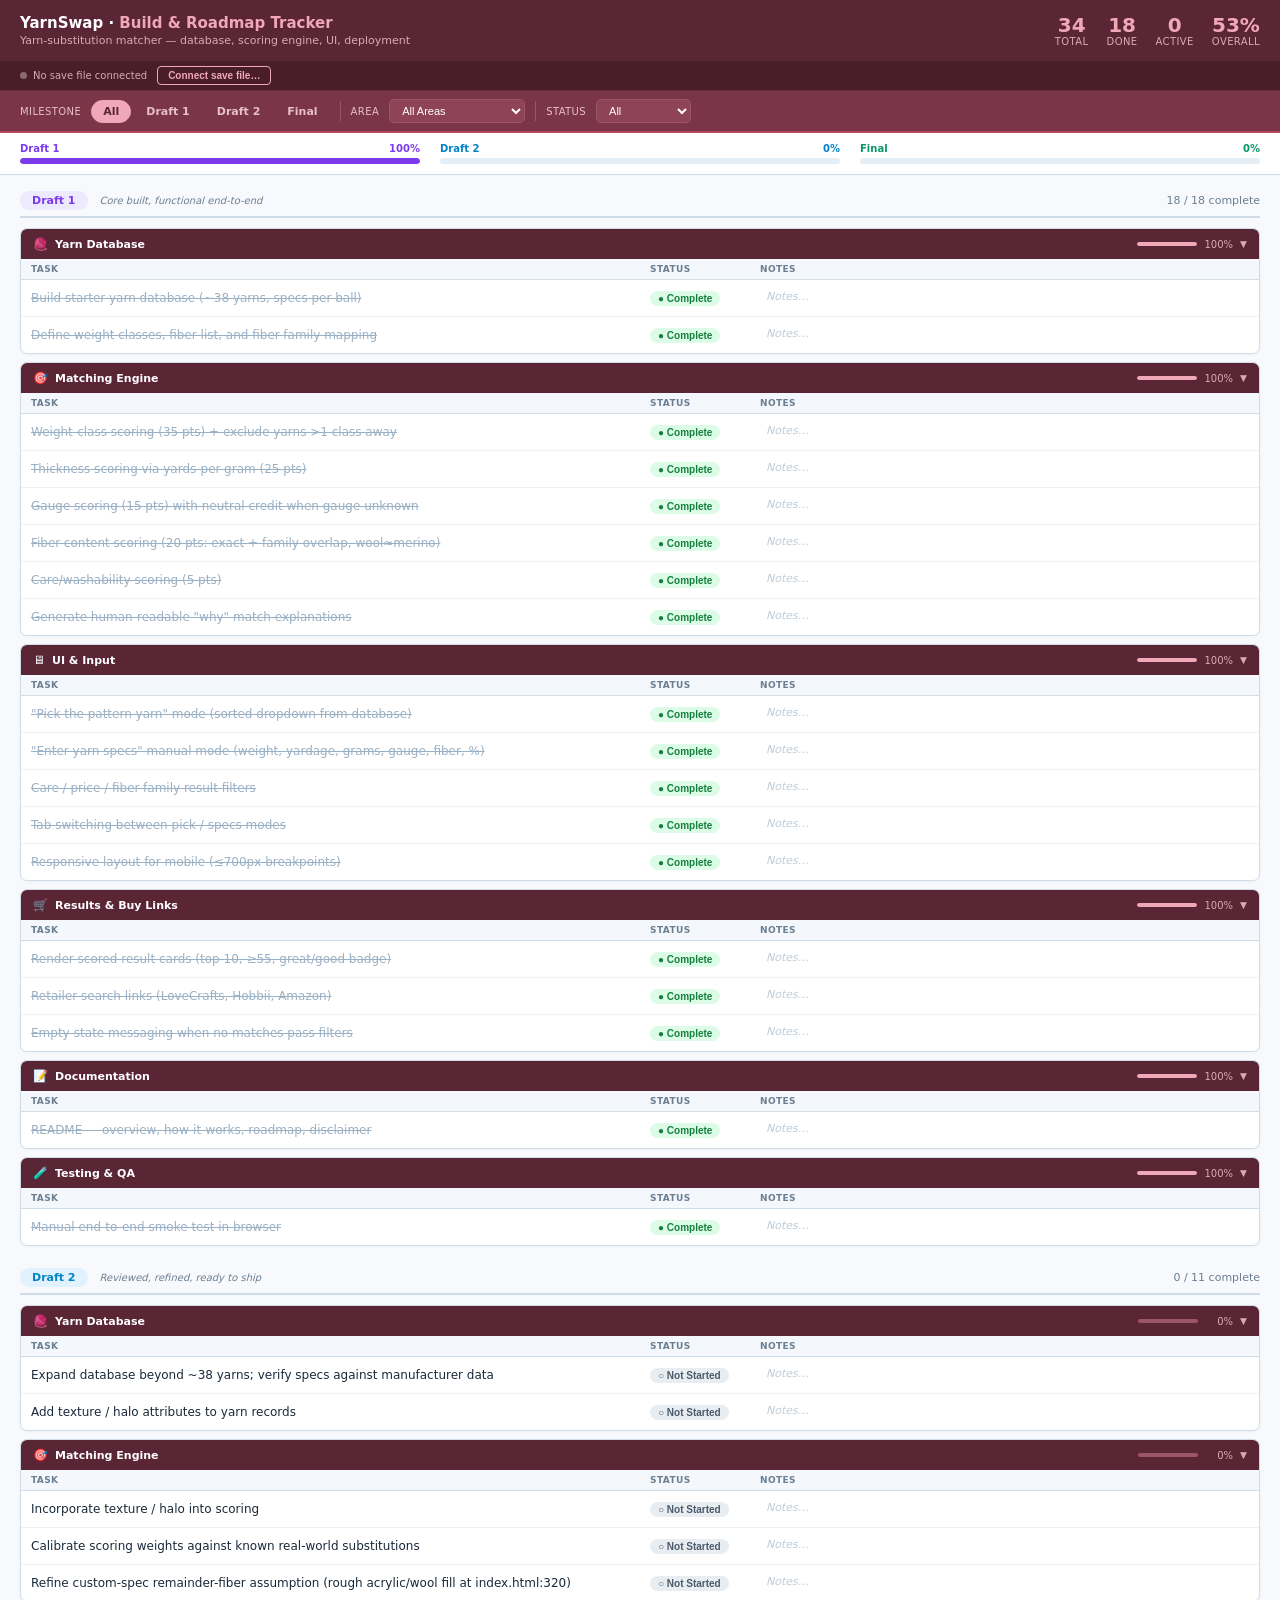
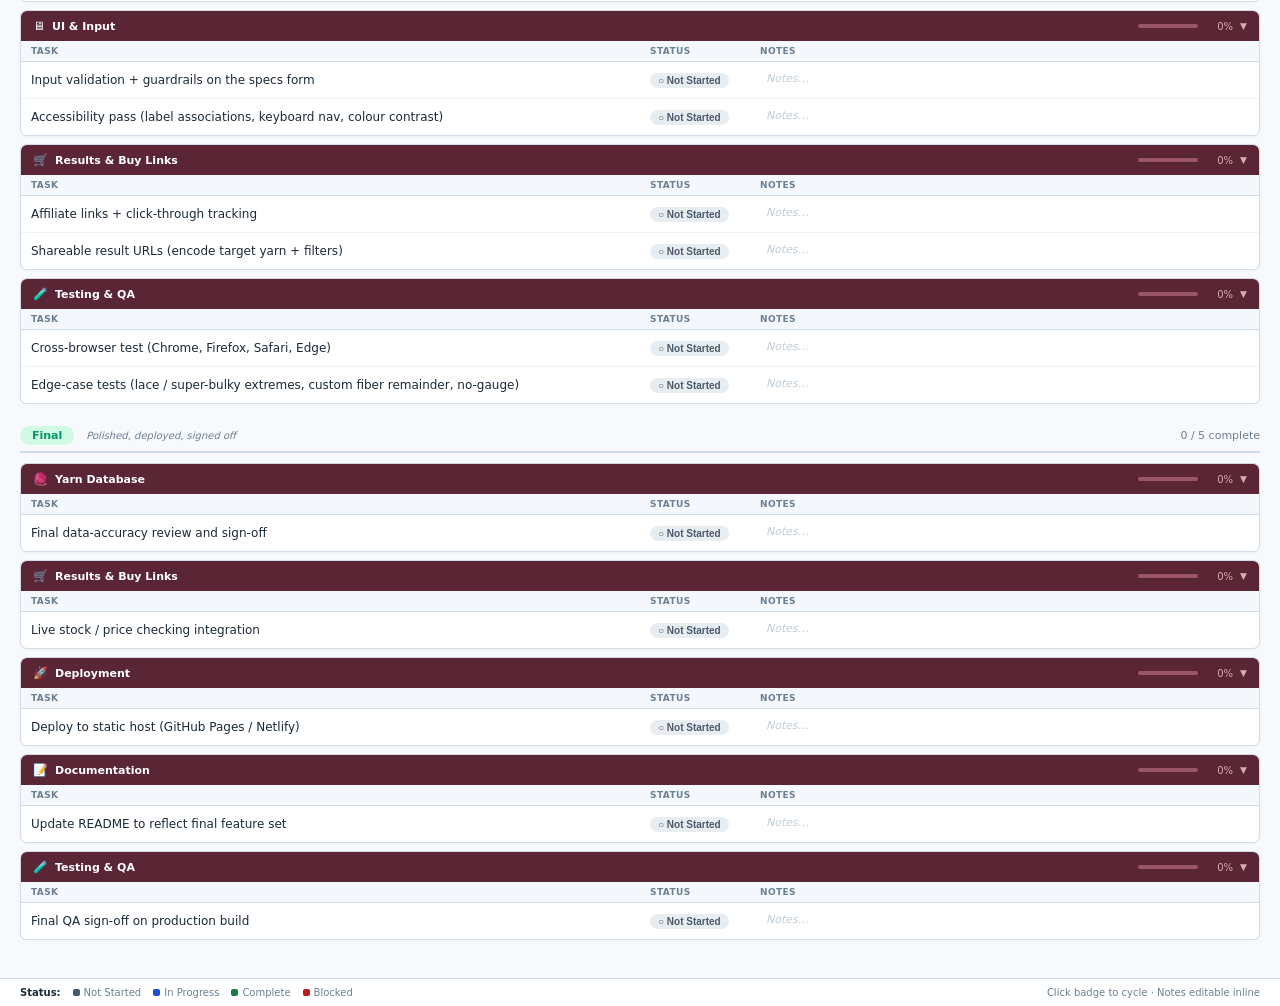
==== docs/YarnSwap_Tracker.html @ 106b92fe "feat: expand yarn database to 45 and rework comparison UI Adds audit notes and tracker docs under do" ====
<!DOCTYPE html>
<script type="application/json" id="cowork-artifact-meta">
{
  "name": "YarnSwap Tracker",
  "schemaVersion": 1,
  "description": "YarnSwap — build and roadmap tracker for the yarn-substitution matcher. Tasks cover the yarn database, matching engine, UI & input, results & buy links, documentation, testing, and deployment across Draft 1 / Draft 2 / Final milestones. State is saved to a local JSON file in your project directory via the File System Access API."
}
</script>
<html lang="en">
<head>
<meta charset="UTF-8">
<meta name="viewport" content="width=device-width, initial-scale=1.0">
<title>YarnSwap — Build Tracker</title>
<style>
  :root { color-scheme: light; }
  * { box-sizing: border-box; margin: 0; padding: 0; }
  body { font-family: 'Segoe UI', system-ui, sans-serif; background: #f7f9fc; color: #1a2a3a; font-size: 13px; }
  .header { background: #5a2535; color: #fff; padding: 14px 20px; display: flex; align-items: center; justify-content: space-between; flex-wrap: wrap; gap: 10px; }
  .header-left h1 { font-size: 15px; font-weight: 700; }
  .header-left h1 span { color: #f0a8b8; }
  .header-left p { font-size: 11px; color: #d8aab6; margin-top: 2px; }
  .header-right { display: flex; gap: 18px; align-items: center; }
  .hstat { text-align: center; }
  .hstat .num { font-size: 20px; font-weight: 700; color: #f0a8b8; line-height: 1; }
  .hstat .lbl { font-size: 10px; color: #d8aab6; text-transform: uppercase; letter-spacing: .4px; margin-top: 1px; }
  .controls { background: #7a3548; padding: 8px 20px; display: flex; align-items: center; gap: 10px; flex-wrap: wrap; border-bottom: 2px solid #b5485d; }
  .ctrl-label { font-size: 10px; color: #e8c0c9; text-transform: uppercase; letter-spacing: .4px; }
  .milestone-tabs { display: flex; gap: 3px; }
  .tab { padding: 4px 11px; border-radius: 20px; font-size: 11px; font-weight: 600; cursor: pointer; border: 1.5px solid transparent; color: #e8c0c9; transition: all .15s; }
  .tab:hover { color: #fff; border-color: #e8c0c9; }
  .tab.active { color: #5a2535; background: #f0a8b8; border-color: #f0a8b8; }
  .divider { width: 1px; height: 20px; background: #9a5567; }
  select { background: #8f4356; color: #fff; border: 1px solid #9a5567; border-radius: 5px; padding: 4px 8px; font-size: 11px; cursor: pointer; }
  select:focus { outline: none; border-color: #f0a8b8; }

  /* File save controls */
  .file-bar { background: #4a1d2b; padding: 5px 20px; display: flex; align-items: center; gap: 10px; border-bottom: 1px solid #6a3041; }
  .file-status { font-size: 10px; display: flex; align-items: center; gap: 6px; }
  .file-dot { width: 7px; height: 7px; border-radius: 50%; background: #8a6a72; flex-shrink: 0; }
  .file-dot.connected { background: #22c55e; }
  .file-dot.saving { background: #f0a8b8; }
  .file-dot.error { background: #ef4444; }
  .file-name { color: #d8aab6; font-size: 10px; max-width: 260px; overflow: hidden; text-overflow: ellipsis; white-space: nowrap; }
  .file-name.connected { color: #7dd3a8; }
  .file-btn { padding: 3px 10px; border-radius: 4px; font-size: 10px; font-weight: 600; cursor: pointer; border: 1px solid; transition: all .15s; }
  .file-btn.connect { background: transparent; border-color: #f0a8b8; color: #f0a8b8; }
  .file-btn.connect:hover { background: #f0a8b8; color: #4a1d2b; }
  .file-btn.disconnect { background: transparent; border-color: #8a6a72; color: #d8aab6; }
  .file-btn.disconnect:hover { border-color: #ef4444; color: #ef4444; }
  .save-msg { font-size: 10px; color: #d8aab6; margin-left: auto; opacity: 0; transition: opacity .3s; }
  .save-msg.show { opacity: 1; }

  .progress-overview { background: #fff; border-bottom: 1px solid #d0dce8; padding: 10px 20px; display: flex; gap: 20px; }
  .ms-progress { flex: 1; }
  .ms-progress .ms-label { display: flex; justify-content: space-between; font-size: 10px; margin-bottom: 4px; font-weight: 600; }
  .ms-bar-track { height: 6px; border-radius: 3px; background: #e5edf5; overflow: hidden; }
  .ms-bar-fill { height: 100%; border-radius: 3px; transition: width .4s ease; }
  .fill-d1 { background: #7c3aed; } .fill-d2 { background: #0284c7; } .fill-fin { background: #059669; }
  .main { padding: 16px 20px; }
  .ms-section { margin-bottom: 22px; }
  .ms-header { display: flex; align-items: center; gap: 8px; margin-bottom: 10px; padding-bottom: 6px; border-bottom: 2px solid #d0dce8; }
  .ms-badge { display: inline-flex; align-items: center; padding: 3px 12px; border-radius: 20px; font-size: 11px; font-weight: 700; }
  .ms-badge.d1 { background: #ede9fe; color: #7c3aed; }
  .ms-badge.d2 { background: #e0f2fe; color: #0284c7; }
  .ms-badge.fin { background: #d1fae5; color: #059669; }
  .ms-sub { font-size: 10px; color: #6b7f93; font-style: italic; margin-left: 4px; }
  .ms-count { font-size: 11px; color: #6b7f93; margin-left: auto; }
  .prog-group { margin-bottom: 8px; border: 1px solid #d0dce8; border-radius: 7px; overflow: hidden; background: #fff; box-shadow: 0 1px 3px rgba(0,0,0,.04); }
  .prog-header { padding: 8px 12px; background: #5a2535; color: #fff; display: flex; align-items: center; gap: 7px; cursor: pointer; user-select: none; }
  .prog-header:hover { background: #7a3548; }
  .prog-icon { font-size: 12px; }
  .prog-name { font-size: 11px; font-weight: 700; flex: 1; }
  .prog-mini-bar { width: 60px; height: 4px; border-radius: 2px; background: #9a5567; overflow: hidden; }
  .prog-mini-fill { height: 100%; border-radius: 2px; background: #f0a8b8; transition: width .4s; }
  .prog-pct { font-size: 10px; color: #d8aab6; min-width: 28px; text-align: right; }
  .chevron { font-size: 9px; color: #d8aab6; transition: transform .2s; }
  .prog-group.collapsed .chevron { transform: rotate(-90deg); }
  .prog-group.collapsed .prog-body { display: none; }
  .prog-body table { width: 100%; border-collapse: collapse; }
  .prog-body th { font-size: 9px; text-transform: uppercase; letter-spacing: .4px; color: #6b7f93; padding: 5px 10px; background: #f4f7fb; border-bottom: 1px solid #d0dce8; text-align: left; }
  .task-row { border-bottom: 1px solid #eef2f7; }
  .task-row:last-child { border-bottom: none; }
  .task-row:hover { background: #f8fbff; }
  .task-row td { padding: 7px 10px; vertical-align: middle; }
  .task-name { font-size: 12px; color: #1a2a3a; line-height: 1.4; }
  .task-name.done { text-decoration: line-through; color: #9ab0c4; }
  .status-btn { display: inline-flex; align-items: center; padding: 2px 8px; border-radius: 10px; font-size: 10px; font-weight: 600; cursor: pointer; border: none; white-space: nowrap; transition: all .15s; }
  .status-btn:hover { opacity: .82; transform: scale(1.04); }
  .status-btn.not-started { background: #e8edf2; color: #4a5a6a; }
  .status-btn.in-progress  { background: #dbeafe; color: #1d4ed8; }
  .status-btn.complete     { background: #dcfce7; color: #15803d; }
  .status-btn.blocked      { background: #fee2e2; color: #b91c1c; }
  .notes-input { width: 100%; border: 1px solid transparent; border-radius: 3px; padding: 2px 5px; font-size: 11px; color: #6b7f93; background: transparent; font-family: inherit; resize: none; }
  .notes-input:focus { outline: none; border-color: #d0dce8; background: #fff; color: #1a2a3a; }
  .notes-input::placeholder { color: #c0cdd8; font-style: italic; }
  .legend { display: flex; gap: 12px; padding: 8px 20px; background: #fff; border-top: 1px solid #d0dce8; font-size: 10px; color: #6b7f93; flex-wrap: wrap; align-items: center; }
  .legend-item { display: flex; align-items: center; gap: 4px; }
  .legend-dot { width: 7px; height: 7px; border-radius: 2px; }
  .empty { color: #6b7f93; padding: 32px; text-align: center; }

  /* No-support banner */
  .no-support { background: #fef3cd; border-bottom: 1px solid #f0c040; padding: 7px 20px; font-size: 11px; color: #7a5c00; display: none; }
</style>
</head>
<body>

<div class="header">
  <div class="header-left">
    <h1>YarnSwap · <span>Build &amp; Roadmap Tracker</span></h1>
    <p>Yarn-substitution matcher — database, scoring engine, UI, deployment</p>
  </div>
  <div class="header-right">
    <div class="hstat"><div class="num" id="h-total">0</div><div class="lbl">Total</div></div>
    <div class="hstat"><div class="num" id="h-done">0</div><div class="lbl">Done</div></div>
    <div class="hstat"><div class="num" id="h-prog">0</div><div class="lbl">Active</div></div>
    <div class="hstat"><div class="num" id="h-pct">0%</div><div class="lbl">Overall</div></div>
  </div>
</div>

<div class="no-support" id="no-support-banner">
  ⚠️ Your browser doesn't support the File System Access API. Progress won't be saved between sessions. Use Chrome or Edge for file persistence.
</div>

<div class="file-bar">
  <div class="file-status">
    <div class="file-dot" id="file-dot"></div>
    <span class="file-name" id="file-name">No save file connected</span>
  </div>
  <button class="file-btn connect" id="file-connect-btn" onclick="connectFile()">Connect save file…</button>
  <button class="file-btn disconnect" id="file-disconnect-btn" style="display:none" onclick="disconnectFile()">Disconnect</button>
  <span class="save-msg" id="save-msg">✓ Saved</span>
</div>

<div class="controls">
  <span class="ctrl-label">Milestone</span>
  <div class="milestone-tabs">
    <div class="tab active" data-ms="all">All</div>
    <div class="tab" data-ms="Draft 1">Draft 1</div>
    <div class="tab" data-ms="Draft 2">Draft 2</div>
    <div class="tab" data-ms="Final">Final</div>
  </div>
  <div class="divider"></div>
  <span class="ctrl-label">Area</span>
  <select id="prog-filter"><option value="all">All Areas</option></select>
  <div class="divider"></div>
  <span class="ctrl-label">Status</span>
  <select id="status-filter">
    <option value="all">All</option>
    <option value="not-started">Not Started</option>
    <option value="in-progress">In Progress</option>
    <option value="complete">Complete</option>
    <option value="blocked">Blocked</option>
  </select>
</div>

<div class="progress-overview">
  <div class="ms-progress">
    <div class="ms-label"><span style="color:#7c3aed">Draft 1</span><span id="pct-d1" style="color:#7c3aed">0%</span></div>
    <div class="ms-bar-track"><div class="ms-bar-fill fill-d1" id="bar-d1" style="width:0%"></div></div>
  </div>
  <div class="ms-progress">
    <div class="ms-label"><span style="color:#0284c7">Draft 2</span><span id="pct-d2" style="color:#0284c7">0%</span></div>
    <div class="ms-bar-track"><div class="ms-bar-fill fill-d2" id="bar-d2" style="width:0%"></div></div>
  </div>
  <div class="ms-progress">
    <div class="ms-label"><span style="color:#059669">Final</span><span id="pct-fin" style="color:#059669">0%</span></div>
    <div class="ms-bar-track"><div class="ms-bar-fill fill-fin" id="bar-fin" style="width:0%"></div></div>
  </div>
</div>

<div class="main" id="main-content"></div>

<div class="legend">
  <strong style="color:#1a2a3a">Status:</strong>
  <div class="legend-item"><div class="legend-dot" style="background:#4a5a6a"></div>Not Started</div>
  <div class="legend-item"><div class="legend-dot" style="background:#1d4ed8"></div>In Progress</div>
  <div class="legend-item"><div class="legend-dot" style="background:#15803d"></div>Complete</div>
  <div class="legend-item"><div class="legend-dot" style="background:#b91c1c"></div>Blocked</div>
  <span style="margin-left:auto;font-size:10px">Click badge to cycle · Notes editable inline</span>
</div>

<script>
// ── Task data ──────────────────────────────────────────────────────────────
const MS_SUBS = {
  'Draft 1': 'Core built, functional end-to-end',
  'Draft 2': 'Reviewed, refined, ready to ship',
  'Final':   'Polished, deployed, signed off'
};
const MILESTONES = ['Draft 1','Draft 2','Final'];
const STATUS_CYCLE = ['not-started','in-progress','complete','blocked'];
const STATUS_LABELS = {'not-started':'○ Not Started','in-progress':'◑ In Progress','complete':'● Complete','blocked':'✕ Blocked'};
const PROG_ICONS = {
  'Yarn Database':        '🧶',
  'Matching Engine':      '🎯',
  'UI & Input':           '🖥',
  'Results & Buy Links':  '🛒',
  'Documentation':        '📝',
  'Testing & QA':         '🧪',
  'Deployment':           '🚀',
};

const TASKS = [
  {id:1,  program:'Yarn Database', milestone:'Draft 1', task:'Build starter yarn database (~38 yarns, specs per ball)'},
  {id:2,  program:'Yarn Database', milestone:'Draft 1', task:'Define weight classes, fiber list, and fiber-family mapping'},
  {id:3,  program:'Matching Engine', milestone:'Draft 1', task:'Weight-class scoring (35 pts) + exclude yarns >1 class away'},
  {id:4,  program:'Matching Engine', milestone:'Draft 1', task:'Thickness scoring via yards-per-gram (25 pts)'},
  {id:5,  program:'Matching Engine', milestone:'Draft 1', task:'Gauge scoring (15 pts) with neutral credit when gauge unknown'},
  {id:6,  program:'Matching Engine', milestone:'Draft 1', task:'Fiber-content scoring (20 pts: exact + family overlap, wool≈merino)'},
  {id:7,  program:'Matching Engine', milestone:'Draft 1', task:'Care/washability scoring (5 pts)'},
  {id:8,  program:'Matching Engine', milestone:'Draft 1', task:'Generate human-readable "why" match explanations'},
  {id:9,  program:'UI & Input', milestone:'Draft 1', task:'"Pick the pattern yarn" mode (sorted dropdown from database)'},
  {id:10, program:'UI & Input', milestone:'Draft 1', task:'"Enter yarn specs" manual mode (weight, yardage, grams, gauge, fiber, %)'},
  {id:11, program:'UI & Input', milestone:'Draft 1', task:'Care / price / fiber-family result filters'},
  {id:12, program:'UI & Input', milestone:'Draft 1', task:'Tab switching between pick / specs modes'},
  {id:13, program:'UI & Input', milestone:'Draft 1', task:'Responsive layout for mobile (≤700px breakpoints)'},
  {id:14, program:'Results & Buy Links', milestone:'Draft 1', task:'Render scored result cards (top 10, ≥55, great/good badge)'},
  {id:15, program:'Results & Buy Links', milestone:'Draft 1', task:'Retailer search links (LoveCrafts, Hobbii, Amazon)'},
  {id:16, program:'Results & Buy Links', milestone:'Draft 1', task:'Empty-state messaging when no matches pass filters'},
  {id:17, program:'Documentation', milestone:'Draft 1', task:'README — overview, how-it-works, roadmap, disclaimer'},
  {id:18, program:'Testing & QA', milestone:'Draft 1', task:'Manual end-to-end smoke test in browser'},
  {id:19, program:'Yarn Database', milestone:'Draft 2', task:'Expand database beyond ~38 yarns; verify specs against manufacturer data'},
  {id:20, program:'Yarn Database', milestone:'Draft 2', task:'Add texture / halo attributes to yarn records'},
  {id:21, program:'Matching Engine', milestone:'Draft 2', task:'Incorporate texture / halo into scoring'},
  {id:22, program:'Matching Engine', milestone:'Draft 2', task:'Calibrate scoring weights against known real-world substitutions'},
  {id:23, program:'Matching Engine', milestone:'Draft 2', task:'Refine custom-spec remainder-fiber assumption (rough acrylic/wool fill at index.html:320)'},
  {id:24, program:'UI & Input', milestone:'Draft 2', task:'Input validation + guardrails on the specs form'},
  {id:25, program:'UI & Input', milestone:'Draft 2', task:'Accessibility pass (label associations, keyboard nav, colour contrast)'},
  {id:26, program:'Results & Buy Links', milestone:'Draft 2', task:'Affiliate links + click-through tracking'},
  {id:27, program:'Results & Buy Links', milestone:'Draft 2', task:'Shareable result URLs (encode target yarn + filters)'},
  {id:28, program:'Testing & QA', milestone:'Draft 2', task:'Cross-browser test (Chrome, Firefox, Safari, Edge)'},
  {id:29, program:'Testing & QA', milestone:'Draft 2', task:'Edge-case tests (lace / super-bulky extremes, custom fiber remainder, no-gauge)'},
  {id:30, program:'Yarn Database', milestone:'Final', task:'Final data-accuracy review and sign-off'},
  {id:31, program:'Results & Buy Links', milestone:'Final', task:'Live stock / price checking integration'},
  {id:32, program:'Deployment', milestone:'Final', task:'Deploy to static host (GitHub Pages / Netlify)'},
  {id:33, program:'Documentation', milestone:'Final', task:'Update README to reflect final feature set'},
  {id:34, program:'Testing & QA', milestone:'Final', task:'Final QA sign-off on production build'},
];

// ── State ──────────────────────────────────────────────────────────────────
// Draft 1 (ids 1–18) is complete in the current prototype; everything else not started.
const DONE = new Set([1,2,3,4,5,6,7,8,9,10,11,12,13,14,15,16,17,18]);
const state = {};
TASKS.forEach(t => {
  state[t.id] = { status: DONE.has(t.id) ? 'complete' : 'not-started', notes: '' };
});

let activeMs = 'all', activeProg = 'all', activeSt = 'all';

// ── File System Access API ─────────────────────────────────────────────────
const DB_NAME = 'yarn-tracker-db';
const DB_STORE = 'handles';
const DB_KEY = 'saveFile';
const FS_SUPPORTED = ('showOpenFilePicker' in window);

let fileHandle = null;
let saveTimer = null;
let isSaving = false;

if (!FS_SUPPORTED) {
  document.getElementById('no-support-banner').style.display = 'block';
  document.getElementById('file-connect-btn').disabled = true;
  document.getElementById('file-connect-btn').style.opacity = '0.4';
  document.getElementById('file-connect-btn').title = 'File System Access API not supported in this browser';
}

// IndexedDB helpers
function openDB() {
  return new Promise((resolve, reject) => {
    const req = indexedDB.open(DB_NAME, 1);
    req.onupgradeneeded = e => e.target.result.createObjectStore(DB_STORE);
    req.onsuccess = e => resolve(e.target.result);
    req.onerror = e => reject(e.target.error);
  });
}
async function dbGet(key) {
  const db = await openDB();
  return new Promise((resolve, reject) => {
    const tx = db.transaction(DB_STORE, 'readonly');
    const req = tx.objectStore(DB_STORE).get(key);
    req.onsuccess = () => resolve(req.result);
    req.onerror = () => reject(req.error);
  });
}
async function dbSet(key, val) {
  const db = await openDB();
  return new Promise((resolve, reject) => {
    const tx = db.transaction(DB_STORE, 'readwrite');
    const req = tx.objectStore(DB_STORE).put(val, key);
    req.onsuccess = () => resolve();
    req.onerror = () => reject(req.error);
  });
}
async function dbDelete(key) {
  const db = await openDB();
  return new Promise((resolve, reject) => {
    const tx = db.transaction(DB_STORE, 'readwrite');
    const req = tx.objectStore(DB_STORE).delete(key);
    req.onsuccess = () => resolve();
    req.onerror = () => reject(req.error);
  });
}

// UI helpers
function setFileUI(status, name) {
  const dot = document.getElementById('file-dot');
  const nameEl = document.getElementById('file-name');
  const connectBtn = document.getElementById('file-connect-btn');
  const disconnectBtn = document.getElementById('file-disconnect-btn');

  dot.className = 'file-dot' + (status ? ' ' + status : '');
  nameEl.textContent = name || 'No save file connected';
  nameEl.className = 'file-name' + (status === 'connected' ? ' connected' : '');

  if (status === 'connected' || status === 'saving') {
    connectBtn.textContent = 'Change file…';
    disconnectBtn.style.display = 'inline-block';
  } else {
    connectBtn.textContent = 'Connect save file…';
    disconnectBtn.style.display = 'none';
  }
}

function flashSaved() {
  const msg = document.getElementById('save-msg');
  msg.classList.add('show');
  setTimeout(() => msg.classList.remove('show'), 1800);
}

// Load state from file
async function loadFromFile(handle) {
  try {
    const file = await handle.getFile();
    const text = await file.text();
    const saved = JSON.parse(text);
    // Merge saved state into current state (only known ids)
    Object.keys(saved).forEach(id => {
      if (state[id] !== undefined) {
        state[id] = { ...state[id], ...saved[id] };
      }
    });
    return true;
  } catch (e) {
    console.warn('Could not load state from file:', e);
    return false;
  }
}

// Save state to file
async function saveToFile() {
  if (!fileHandle) return;
  isSaving = true;
  setFileUI('saving', fileHandle.name);
  try {
    const writable = await fileHandle.createWritable();
    await writable.write(JSON.stringify(state, null, 2));
    await writable.close();
    setFileUI('connected', fileHandle.name);
    flashSaved();
  } catch (e) {
    console.error('Save failed:', e);
    setFileUI('error', fileHandle.name + ' (save failed)');
  }
  isSaving = false;
}

// Debounced auto-save
function scheduleSave() {
  if (!fileHandle) return;
  clearTimeout(saveTimer);
  saveTimer = setTimeout(saveToFile, 600);
}

// Connect to a file (new or existing)
async function connectFile() {
  if (!FS_SUPPORTED) return;
  try {
    const opts = {
      suggestedName: 'yarn-tracker-state.json',
      types: [{ description: 'JSON State File', accept: { 'application/json': ['.json'] } }]
    };
    // Try showSaveFilePicker first so user can create or pick
    let handle;
    try {
      handle = await window.showSaveFilePicker(opts);
    } catch (e) {
      if (e.name === 'AbortError') return; // user cancelled
      // Fallback to open picker if save picker not available
      [handle] = await window.showOpenFilePicker({
        types: [{ description: 'JSON State File', accept: { 'application/json': ['.json'] } }]
      });
    }
    fileHandle = handle;
    await dbSet(DB_KEY, handle);

    // If the file already has content, load it; otherwise save current state
    const file = await handle.getFile();
    if (file.size > 0) {
      const loaded = await loadFromFile(handle);
      if (loaded) render();
    }
    await saveToFile();
  } catch (e) {
    if (e.name !== 'AbortError') {
      console.error('Connect failed:', e);
      setFileUI('error', 'Connection failed');
    }
  }
}

// Disconnect
async function disconnectFile() {
  fileHandle = null;
  await dbDelete(DB_KEY);
  setFileUI(null, null);
}

// On load: try to restore handle from IndexedDB
async function initFile() {
  if (!FS_SUPPORTED) return;
  try {
    const handle = await dbGet(DB_KEY);
    if (!handle) return;
    // Request permission (required after page reload)
    const perm = await handle.queryPermission({ mode: 'readwrite' });
    if (perm === 'granted') {
      fileHandle = handle;
      const loaded = await loadFromFile(handle);
      if (loaded) render();
      setFileUI('connected', handle.name);
    } else {
      // Permission needs re-granting — show a prompt
      setFileUI(null, null);
      const reBtn = document.getElementById('file-connect-btn');
      reBtn.textContent = 'Re-connect ' + handle.name + '…';
      reBtn.onclick = async () => {
        const p = await handle.requestPermission({ mode: 'readwrite' });
        if (p === 'granted') {
          fileHandle = handle;
          const loaded = await loadFromFile(handle);
          if (loaded) render();
          setFileUI('connected', handle.name);
          reBtn.textContent = 'Change file…';
          reBtn.onclick = connectFile;
        }
      };
    }
  } catch (e) {
    console.warn('Could not restore file handle:', e);
  }
}

// ── Render ─────────────────────────────────────────────────────────────────
function filtered() {
  return TASKS.filter(t =>
    (activeMs === 'all' || t.milestone === activeMs) &&
    (activeProg === 'all' || t.program === activeProg) &&
    (activeSt === 'all' || state[t.id].status === activeSt)
  );
}

function render() {
  const tasks = filtered();
  const main = document.getElementById('main-content');
  const grouped = {};
  MILESTONES.forEach(ms => { grouped[ms] = {}; });
  tasks.forEach(t => {
    if (!grouped[t.milestone][t.program]) grouped[t.milestone][t.program] = [];
    grouped[t.milestone][t.program].push(t);
  });
  let html = '';
  MILESTONES.forEach(ms => {
    const key = ms === 'Draft 1' ? 'd1' : ms === 'Draft 2' ? 'd2' : 'fin';
    const pm = grouped[ms];
    const all = Object.values(pm).flat();
    if (!all.length) return;
    const done = all.filter(t => state[t.id].status === 'complete').length;
    html += `<div class="ms-section">
      <div class="ms-header">
        <span class="ms-badge ${key}">${ms}</span>
        <span class="ms-sub">${MS_SUBS[ms]}</span>
        <span class="ms-count">${done} / ${all.length} complete</span>
      </div>`;
    Object.keys(pm).forEach(prog => {
      const pt = pm[prog];
      const pd = pt.filter(t => state[t.id].status === 'complete').length;
      const pp = pt.length ? Math.round(pd/pt.length*100) : 0;
      const gid = `g-${ms.replace(/\s/g,'-')}-${prog.replace(/[^a-z0-9]/gi,'-')}`;
      html += `<div class="prog-group" id="${gid}">
        <div class="prog-header" onclick="toggle('${gid}')">
          <span class="prog-icon">${PROG_ICONS[prog]||'📌'}</span>
          <span class="prog-name">${prog}</span>
          <div class="prog-mini-bar"><div class="prog-mini-fill" style="width:${pp}%"></div></div>
          <span class="prog-pct">${pp}%</span>
          <span class="chevron">&#9660;</span>
        </div>
        <div class="prog-body"><table>
          <tr><th style="width:50%">Task</th><th style="width:110px">Status</th><th>Notes</th></tr>`;
      pt.forEach(t => {
        const s = state[t.id].status;
        const dn = s === 'complete' ? ' done' : '';
        html += `<tr class="task-row">
          <td><span class="task-name${dn}">${t.task}</span></td>
          <td><button class="status-btn ${s}" onclick="cycleStatus(${t.id})">${STATUS_LABELS[s]}</button></td>
          <td><textarea class="notes-input" rows="1" placeholder="Notes…"
            onchange="state[${t.id}].notes=this.value;scheduleSave()"
            onfocus="this.rows=2" onblur="this.rows=1">${state[t.id].notes}</textarea></td>
        </tr>`;
      });
      html += `</table></div></div>`;
    });
    html += `</div>`;
  });
  main.innerHTML = html || `<p class="empty">No tasks match the current filters.</p>`;
  updateStats();
}

function updateStats() {
  const total = TASKS.length;
  const done  = TASKS.filter(t => state[t.id].status === 'complete').length;
  const prog  = TASKS.filter(t => state[t.id].status === 'in-progress').length;
  document.getElementById('h-total').textContent = total;
  document.getElementById('h-done').textContent  = done;
  document.getElementById('h-prog').textContent  = prog;
  document.getElementById('h-pct').textContent   = Math.round(done/total*100) + '%';
  MILESTONES.forEach(ms => {
    const key = ms==='Draft 1'?'d1':ms==='Draft 2'?'d2':'fin';
    const mt = TASKS.filter(t=>t.milestone===ms);
    const md = mt.filter(t=>state[t.id].status==='complete').length;
    const p  = mt.length ? Math.round(md/mt.length*100) : 0;
    document.getElementById(`pct-${key}`).textContent = p+'%';
    document.getElementById(`bar-${key}`).style.width  = p+'%';
  });
}

function cycleStatus(id) {
  const i = STATUS_CYCLE.indexOf(state[id].status);
  state[id].status = STATUS_CYCLE[(i+1) % STATUS_CYCLE.length];
  render();
  scheduleSave();
}

function toggle(id) { document.getElementById(id).classList.toggle('collapsed'); }

document.querySelectorAll('.tab').forEach(tab => {
  tab.addEventListener('click', () => {
    document.querySelectorAll('.tab').forEach(t => t.classList.remove('active'));
    tab.classList.add('active');
    activeMs = tab.dataset.ms;
    render();
  });
});
document.getElementById('prog-filter').addEventListener('change', e => { activeProg = e.target.value; render(); });
document.getElementById('status-filter').addEventListener('change', e => { activeSt = e.target.value; render(); });

const sel = document.getElementById('prog-filter');
[...new Set(TASKS.map(t=>t.program))].forEach(p => {
  const o = document.createElement('option'); o.value=p; o.textContent=p; sel.appendChild(o);
});

render();
initFile();
</script>
</body>
</html>
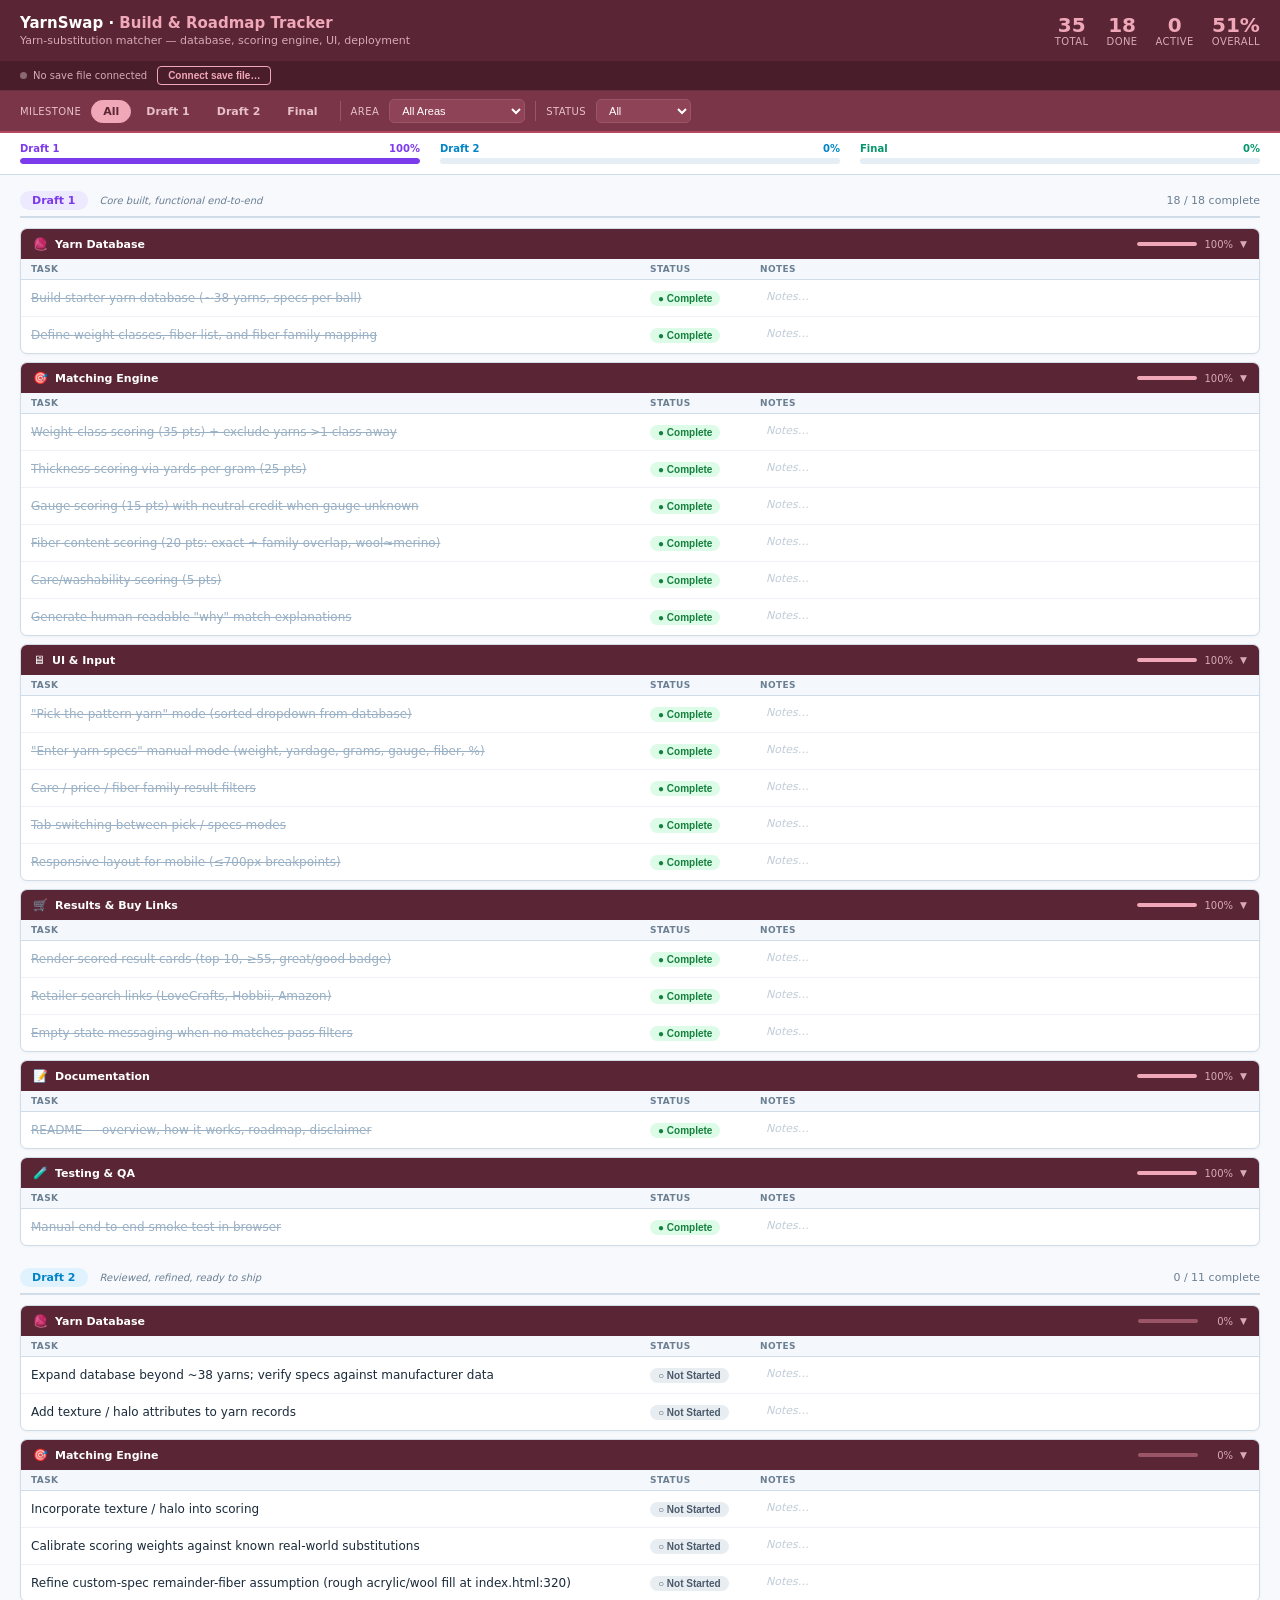
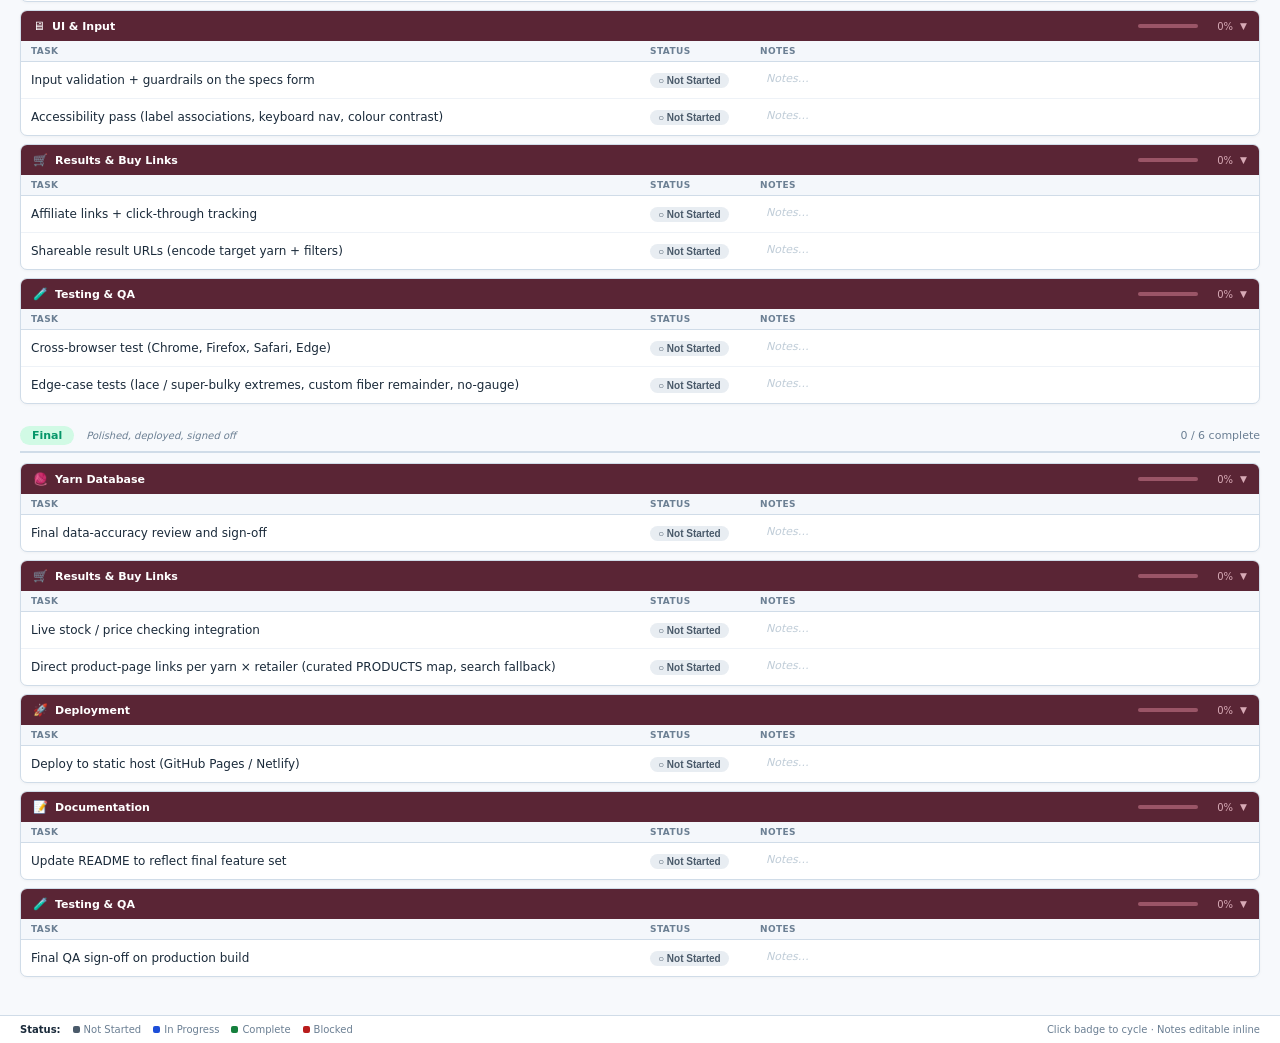
==== commit 38c6bad6: "feat: direct product-page buy links + per-network affiliate wrapping Buy links now go straight to a " ====
--- a/docs/YarnSwap_Tracker.html
+++ b/docs/YarnSwap_Tracker.html
@@ -234,6 +234,7 @@
   {id:32, program:'Deployment', milestone:'Final', task:'Deploy to static host (GitHub Pages / Netlify)'},
   {id:33, program:'Documentation', milestone:'Final', task:'Update README to reflect final feature set'},
   {id:34, program:'Testing & QA', milestone:'Final', task:'Final QA sign-off on production build'},
+  {id:35, program:'Results & Buy Links', milestone:'Final', task:'Direct product-page links per yarn × retailer (curated PRODUCTS map, search fallback)'},
 ];
 
 // ── State ──────────────────────────────────────────────────────────────────
